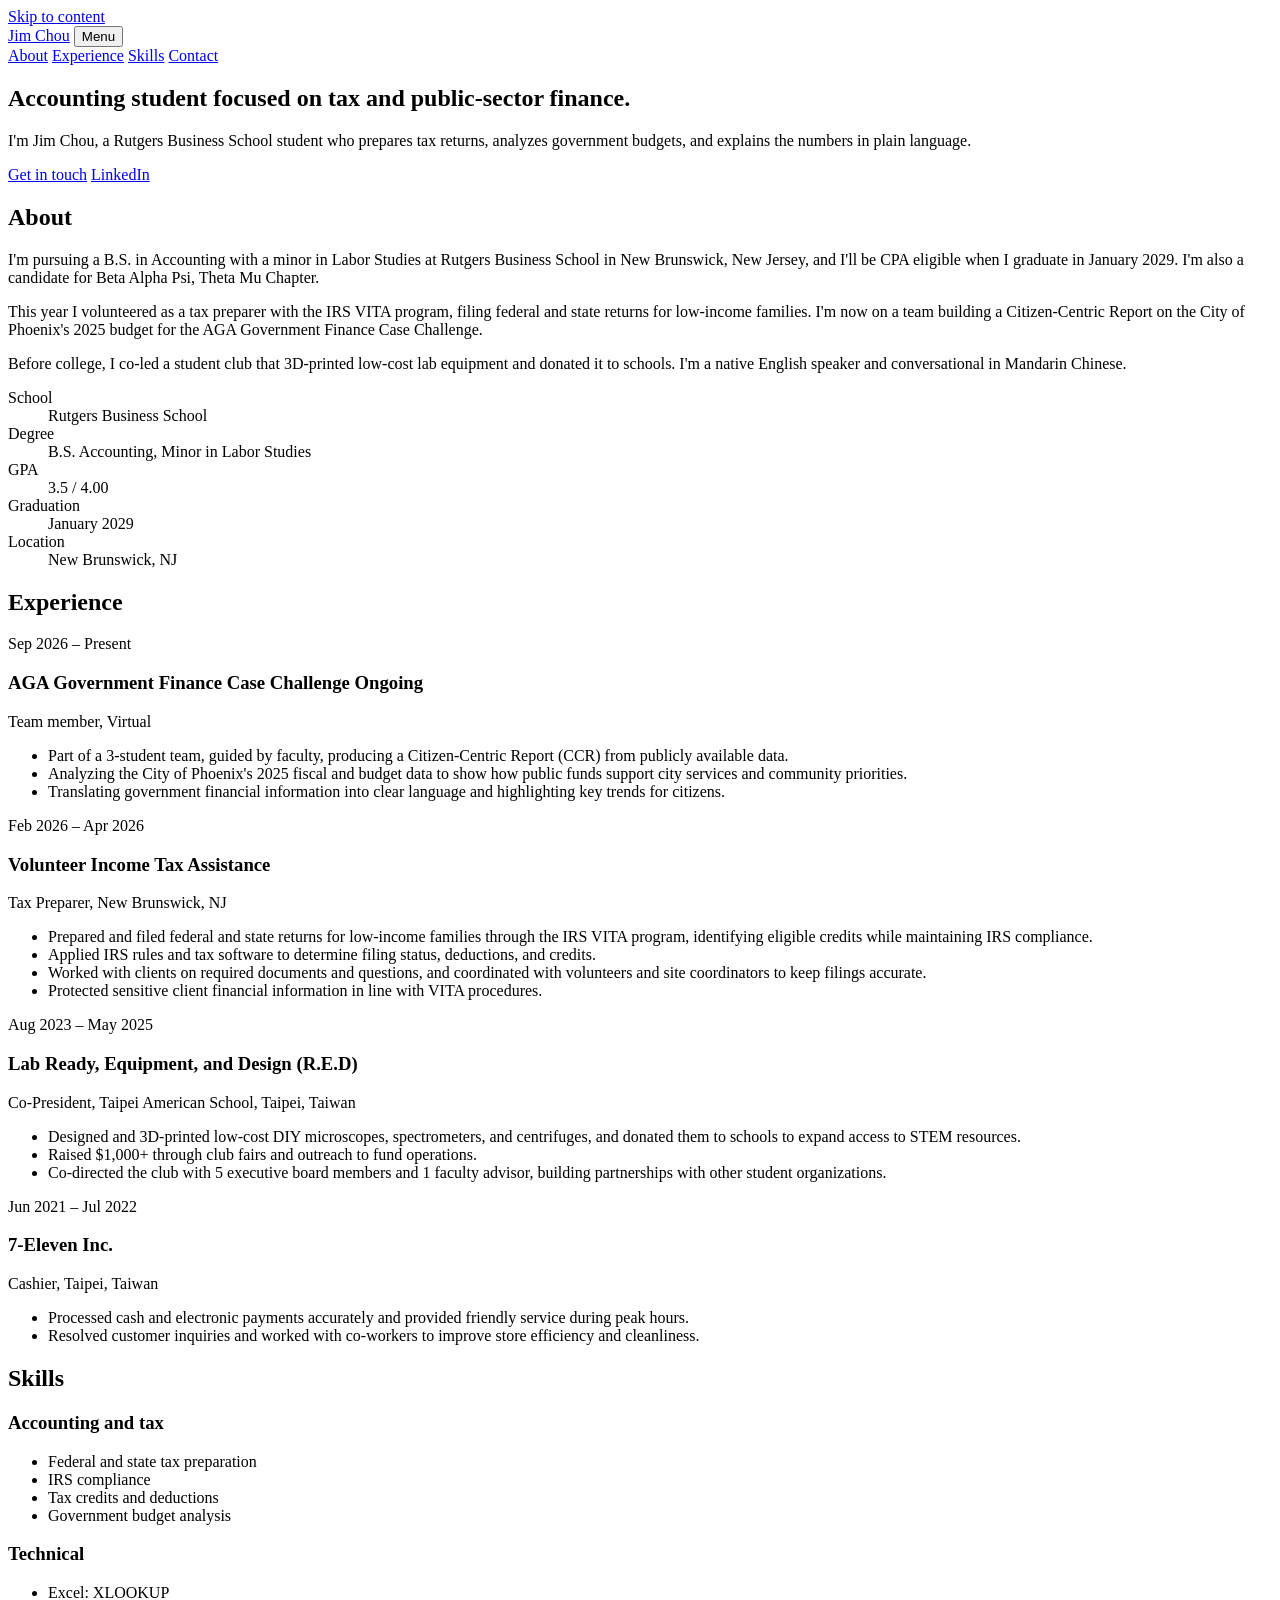
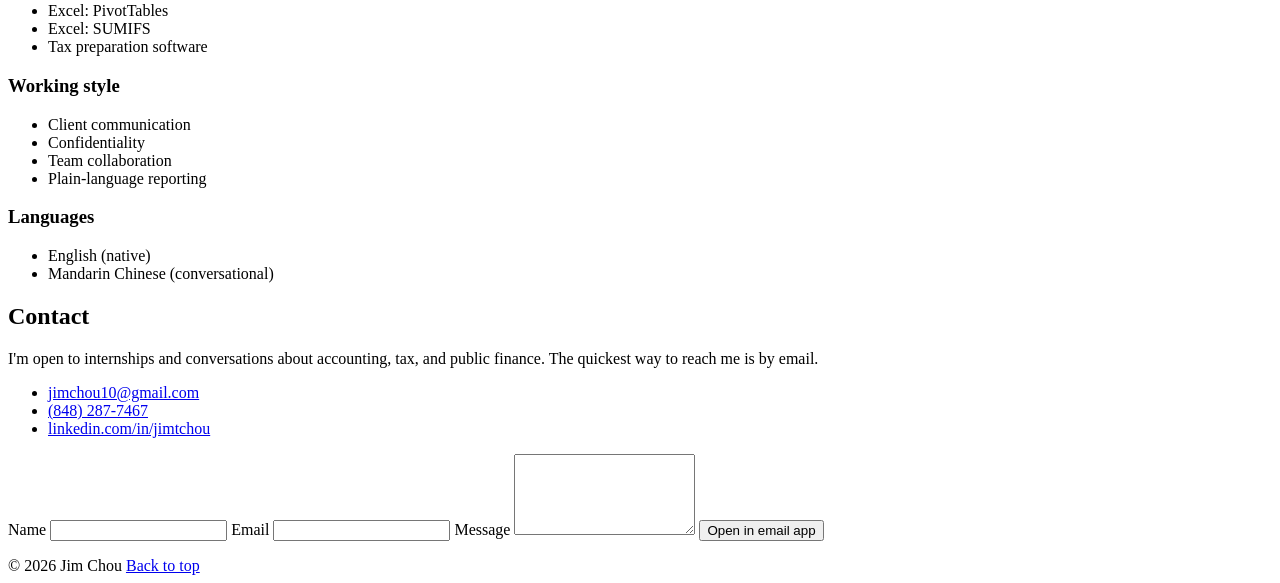
==== index.html @ c31c2f81 "Create index.html" ====
<!DOCTYPE html>
<html lang="en">
<head>
<meta charset="UTF-8">
<meta name="viewport" content="width=device-width, initial-scale=1">
<title>Jim Chou | Accounting Student, Rutgers Business School</title>
<meta name="description" content="Portfolio of Jim Chou, an accounting student at Rutgers Business School with experience in tax preparation and government finance analysis.">
<link rel="preconnect" href="https://fonts.googleapis.com">
<link rel="preconnect" href="https://fonts.gstatic.com" crossorigin>
<link href="https://fonts.googleapis.com/css2?family=IBM+Plex+Sans:wght@400;500&family=Source+Serif+4:opsz,wght@8..60,400;8..60,600&display=swap" rel="stylesheet">
<link rel="stylesheet" href="styles.css">
</head>
<body>
<a class="skip" href="#main">Skip to content</a>

<header class="site-header">
  <div class="wrap bar">
    <a class="brand" href="#top">Jim Chou</a>
    <button class="menu-btn" aria-expanded="false" aria-controls="nav">Menu</button>
    <nav id="nav" aria-label="Main">
      <a href="#about">About</a>
      <a href="#experience">Experience</a>
      <a href="#skills">Skills</a>
      <a href="#contact">Contact</a>
    </nav>
  </div>
</header>

<main id="main">
  <section class="hero wrap" id="top">
    <h1>Accounting student focused on tax and public-sector finance.</h1>
    <p class="lead">I'm Jim Chou, a Rutgers Business School student who prepares tax returns, analyzes government budgets, and explains the numbers in plain language.</p>
    <div class="actions">
      <a class="btn primary" href="#contact">Get in touch</a>
      <a class="btn" href="https://www.linkedin.com/in/jimtchou/" target="_blank" rel="noopener">LinkedIn</a>
    </div>
  </section>

  <section class="wrap" id="about">
    <h2>About</h2>
    <div class="about">
      <div class="prose">
        <p>I'm pursuing a B.S. in Accounting with a minor in Labor Studies at Rutgers Business School in New Brunswick, New Jersey, and I'll be CPA eligible when I graduate in January 2029. I'm also a candidate for Beta Alpha Psi, Theta Mu Chapter.</p>
        <p>This year I volunteered as a tax preparer with the IRS VITA program, filing federal and state returns for low-income families. I'm now on a team building a Citizen-Centric Report on the City of Phoenix's 2025 budget for the AGA Government Finance Case Challenge.</p>
        <p>Before college, I co-led a student club that 3D-printed low-cost lab equipment and donated it to schools. I'm a native English speaker and conversational in Mandarin Chinese.</p>
      </div>
      <dl class="quick">
        <div><dt>School</dt><dd>Rutgers Business School</dd></div>
        <div><dt>Degree</dt><dd>B.S. Accounting, Minor in Labor Studies</dd></div>
        <div><dt>GPA</dt><dd>3.5 / 4.00</dd></div>
        <div><dt>Graduation</dt><dd>January 2029</dd></div>
        <div><dt>Location</dt><dd>New Brunswick, NJ</dd></div>
      </dl>
    </div>
  </section>

  <section class="wrap" id="experience">
    <h2>Experience</h2>
    <div class="timeline">
      <article class="item">
        <div class="meta">Sep 2026 – Present</div>
        <div>
          <h3>AGA Government Finance Case Challenge <span class="tag">Ongoing</span></h3>
          <p class="role">Team member, Virtual</p>
          <ul>
            <li>Part of a 3-student team, guided by faculty, producing a Citizen-Centric Report (CCR) from publicly available data.</li>
            <li>Analyzing the City of Phoenix's 2025 fiscal and budget data to show how public funds support city services and community priorities.</li>
            <li>Translating government financial information into clear language and highlighting key trends for citizens.</li>
          </ul>
        </div>
      </article>
      <article class="item">
        <div class="meta">Feb 2026 – Apr 2026</div>
        <div>
          <h3>Volunteer Income Tax Assistance</h3>
          <p class="role">Tax Preparer, New Brunswick, NJ</p>
          <ul>
            <li>Prepared and filed federal and state returns for low-income families through the IRS VITA program, identifying eligible credits while maintaining IRS compliance.</li>
            <li>Applied IRS rules and tax software to determine filing status, deductions, and credits.</li>
            <li>Worked with clients on required documents and questions, and coordinated with volunteers and site coordinators to keep filings accurate.</li>
            <li>Protected sensitive client financial information in line with VITA procedures.</li>
          </ul>
        </div>
      </article>
      <article class="item">
        <div class="meta">Aug 2023 – May 2025</div>
        <div>
          <h3>Lab Ready, Equipment, and Design (R.E.D)</h3>
          <p class="role">Co-President, Taipei American School, Taipei, Taiwan</p>
          <ul>
            <li>Designed and 3D-printed low-cost DIY microscopes, spectrometers, and centrifuges, and donated them to schools to expand access to STEM resources.</li>
            <li>Raised $1,000+ through club fairs and outreach to fund operations.</li>
            <li>Co-directed the club with 5 executive board members and 1 faculty advisor, building partnerships with other student organizations.</li>
          </ul>
        </div>
      </article>
      <article class="item">
        <div class="meta">Jun 2021 – Jul 2022</div>
        <div>
          <h3>7-Eleven Inc.</h3>
          <p class="role">Cashier, Taipei, Taiwan</p>
          <ul>
            <li>Processed cash and electronic payments accurately and provided friendly service during peak hours.</li>
            <li>Resolved customer inquiries and worked with co-workers to improve store efficiency and cleanliness.</li>
          </ul>
        </div>
      </article>
    </div>
  </section>

  <section class="wrap" id="skills">
    <h2>Skills</h2>
    <div class="skills">
      <div>
        <h3>Accounting and tax</h3>
        <ul class="chips">
          <li>Federal and state tax preparation</li>
          <li>IRS compliance</li>
          <li>Tax credits and deductions</li>
          <li>Government budget analysis</li>
        </ul>
      </div>
      <div>
        <h3>Technical</h3>
        <ul class="chips">
          <li>Excel: XLOOKUP</li>
          <li>Excel: PivotTables</li>
          <li>Excel: SUMIFS</li>
          <li>Tax preparation software</li>
        </ul>
      </div>
      <div>
        <h3>Working style</h3>
        <ul class="chips">
          <li>Client communication</li>
          <li>Confidentiality</li>
          <li>Team collaboration</li>
          <li>Plain-language reporting</li>
        </ul>
      </div>
      <div>
        <h3>Languages</h3>
        <ul class="chips">
          <li>English (native)</li>
          <li>Mandarin Chinese (conversational)</li>
        </ul>
      </div>
    </div>
  </section>

  <section class="wrap" id="contact">
    <h2>Contact</h2>
    <div class="contact">
      <div class="prose">
        <p>I'm open to internships and conversations about accounting, tax, and public finance. The quickest way to reach me is by email.</p>
        <ul class="links">
          <li><a href="mailto:jimchou10@gmail.com">jimchou10@gmail.com</a></li>
          <li><a href="tel:+18482877467">(848) 287-7467</a></li>
          <li><a href="https://www.linkedin.com/in/jimtchou/" target="_blank" rel="noopener">linkedin.com/in/jimtchou</a></li>
        </ul>
      </div>
      <form id="contact-form" novalidate>
        <label>Name <input name="name" type="text" autocomplete="name" required></label>
        <label>Email <input name="email" type="email" autocomplete="email" required></label>
        <label>Message <textarea name="message" rows="5" required></textarea></label>
        <button class="btn primary" type="submit">Open in email app</button>
        <p class="status" role="status" aria-live="polite"></p>
      </form>
    </div>
  </section>
</main>

<footer class="wrap site-footer">
  <span>&copy; <span id="year">2026</span> Jim Chou</span>
  <a href="#top">Back to top</a>
</footer>

<script src="script.js"></script>
</body>
</html>
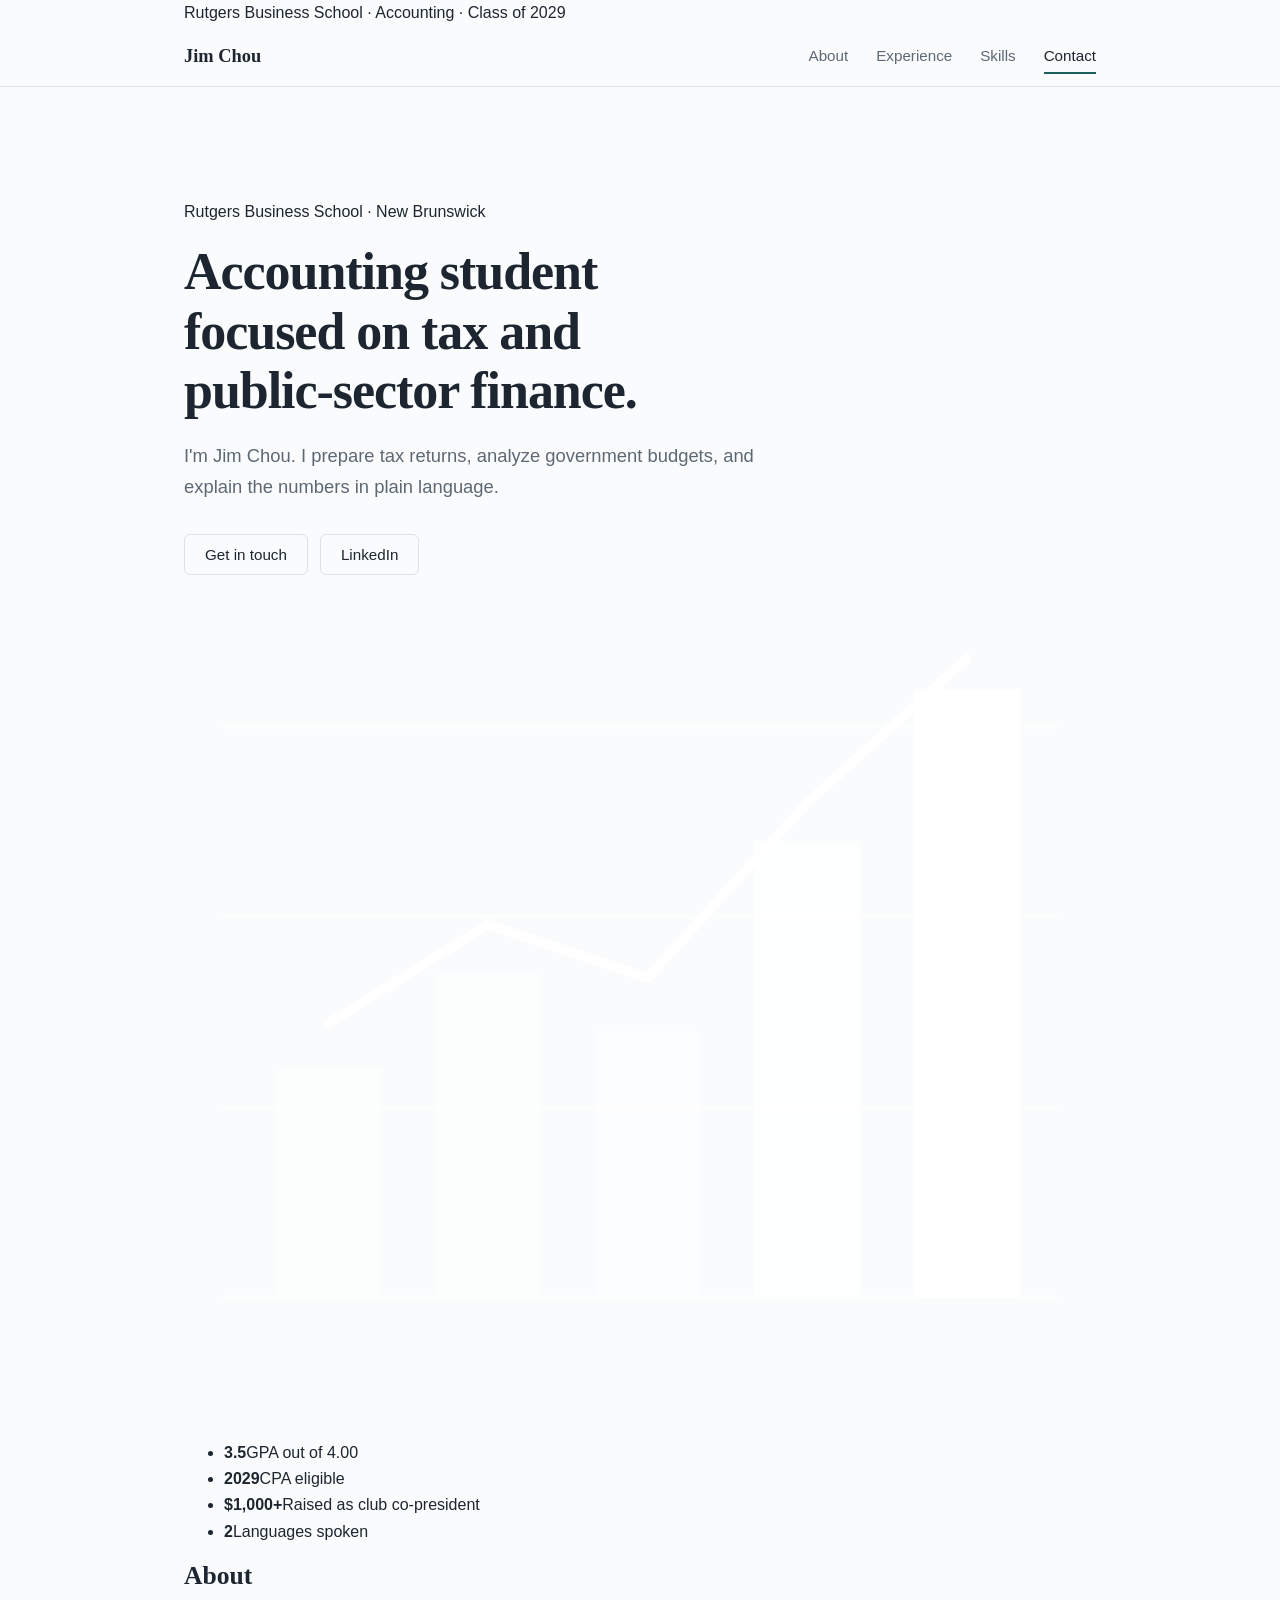
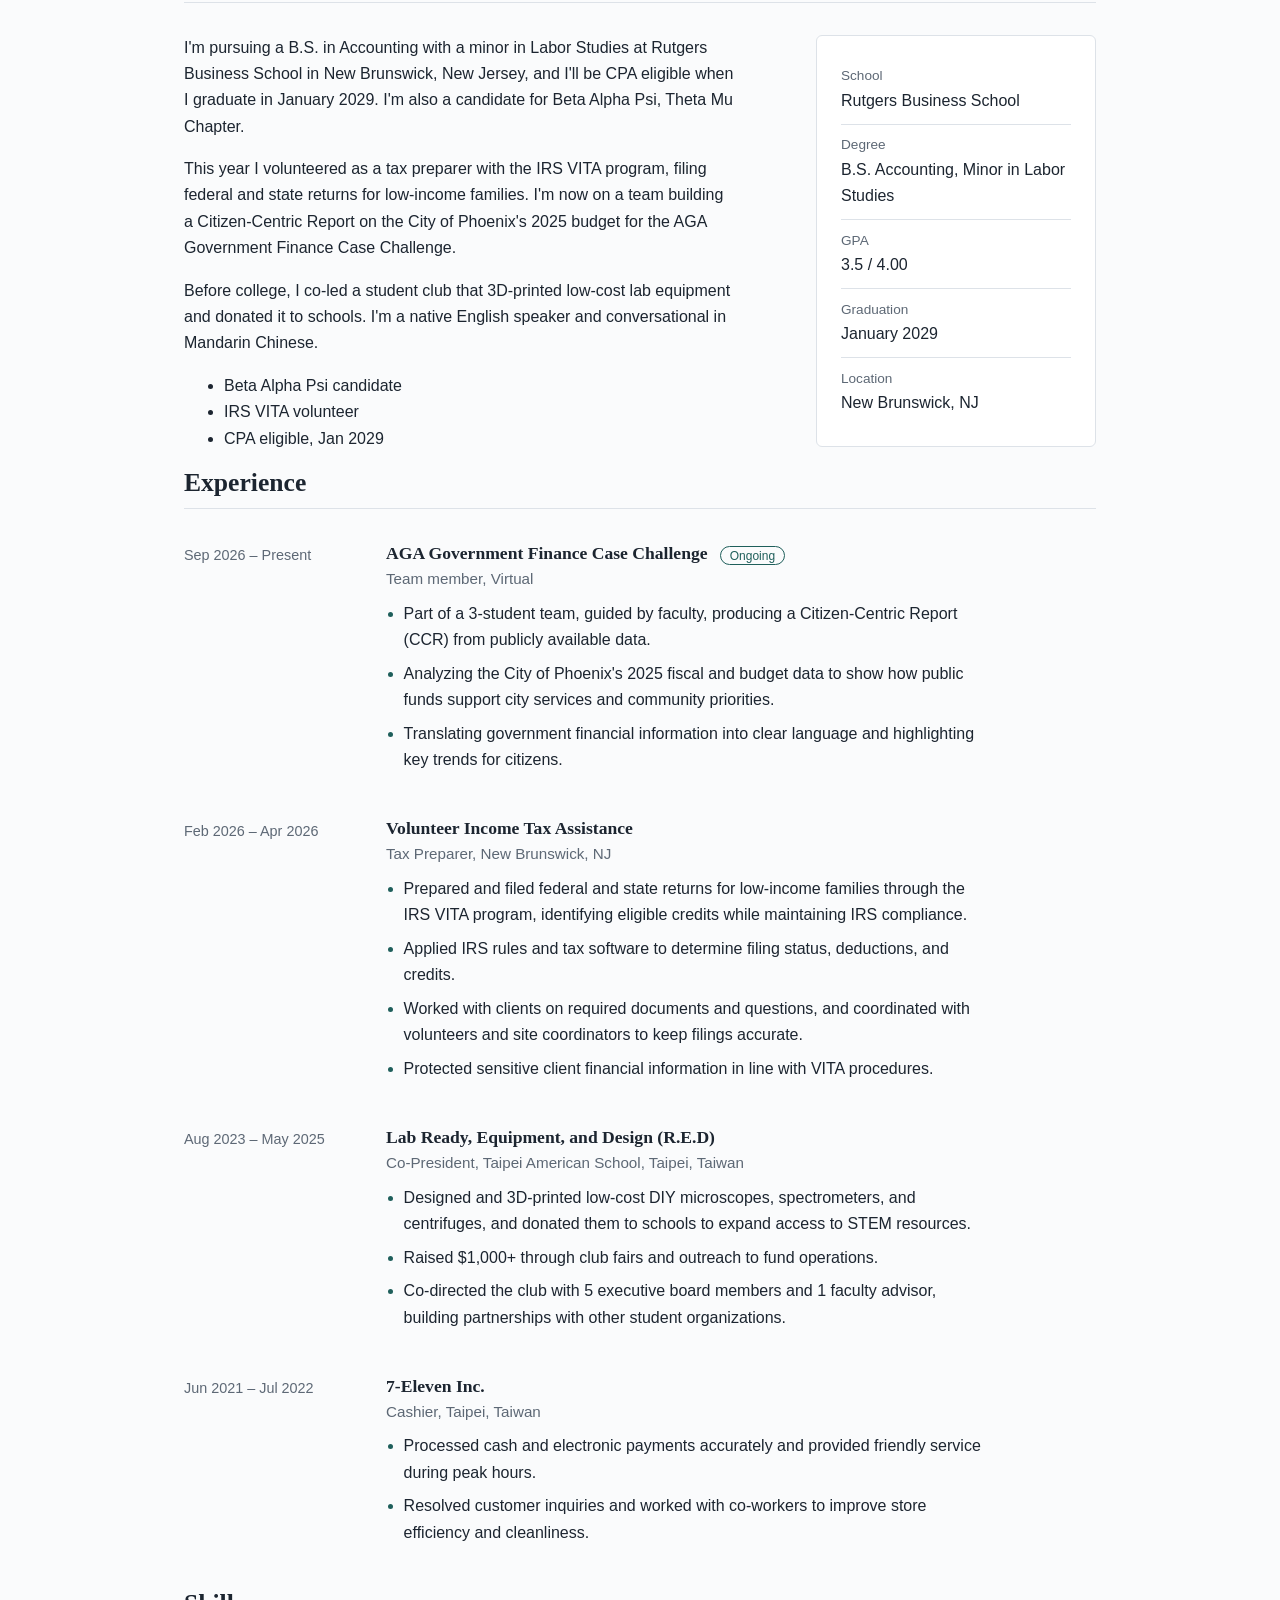
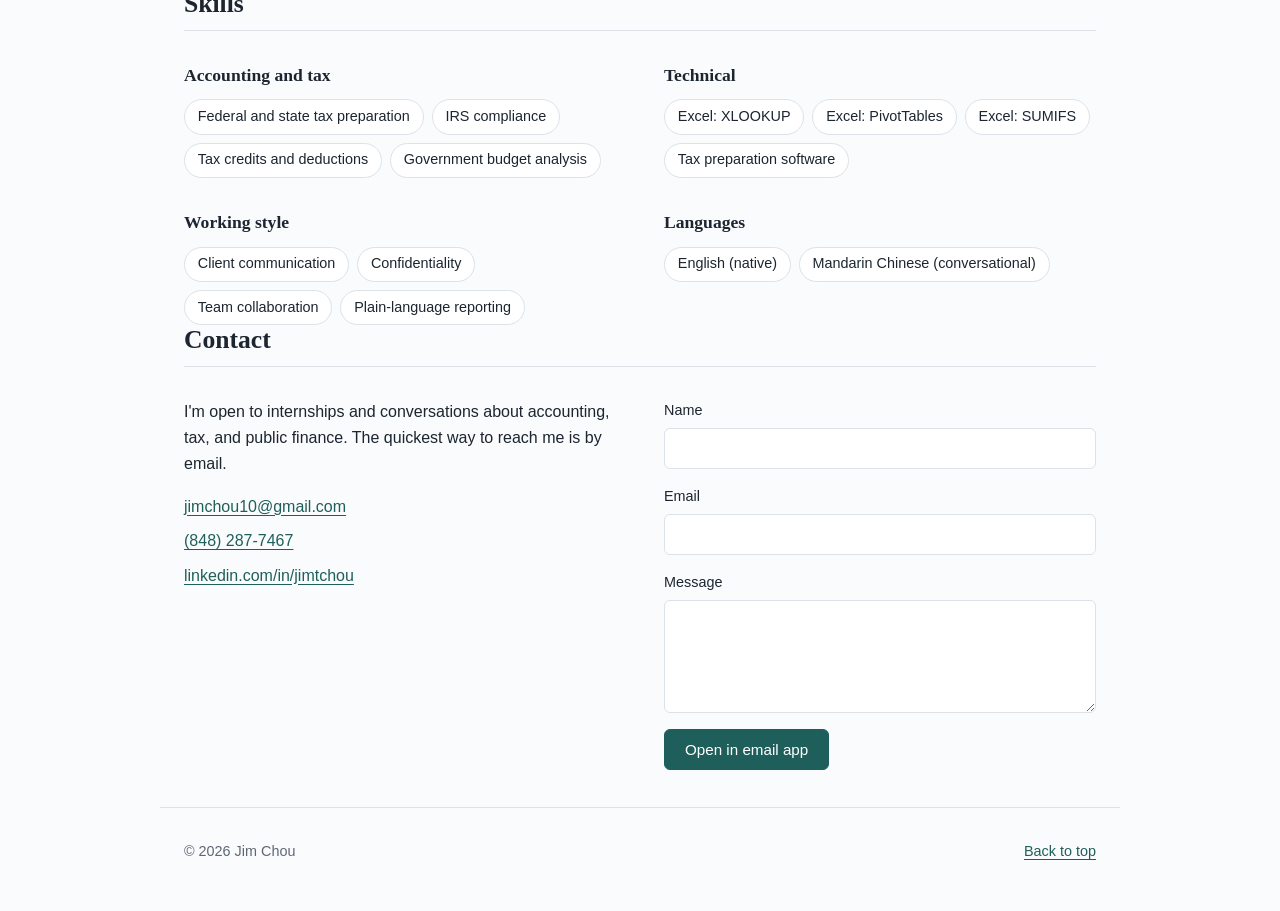
==== commit 33235879: "Add files via upload" ====
--- a/index.html
+++ b/index.html
@@ -13,6 +13,7 @@
 <body>
 <a class="skip" href="#main">Skip to content</a>
 
+<div class="topstrip"><div class="wrap">Rutgers Business School &middot; Accounting &middot; Class of 2029</div></div>
 <header class="site-header">
   <div class="wrap bar">
     <a class="brand" href="#top">Jim Chou</a>
@@ -27,22 +28,46 @@
 </header>
 
 <main id="main">
-  <section class="hero wrap" id="top">
-    <h1>Accounting student focused on tax and public-sector finance.</h1>
-    <p class="lead">I'm Jim Chou, a Rutgers Business School student who prepares tax returns, analyzes government budgets, and explains the numbers in plain language.</p>
-    <div class="actions">
-      <a class="btn primary" href="#contact">Get in touch</a>
-      <a class="btn" href="https://www.linkedin.com/in/jimtchou/" target="_blank" rel="noopener">LinkedIn</a>
+<section class="hero-banner" id="top">
+    <div class="wrap hero">
+      <div class="hero-text">
+        <p class="school">Rutgers Business School &middot; New Brunswick</p>
+        <h1>Accounting student focused on tax and public-sector finance.</h1>
+        <p class="lead">I'm Jim Chou. I prepare tax returns, analyze government budgets, and explain the numbers in plain language.</p>
+        <div class="actions">
+          <a class="btn light" href="#contact">Get in touch</a>
+          <a class="btn ghost" href="https://www.linkedin.com/in/jimtchou/" target="_blank" rel="noopener">LinkedIn</a>
+        </div>
+      </div>
+      <svg class="hero-art" viewBox="0 0 240 200" aria-hidden="true" focusable="false">
+        <g fill="none" stroke="#fff" stroke-opacity=".35" stroke-width="1"><path d="M10 40h220M10 90h220M10 140h220M10 190h220"/></g>
+        <g fill="#fff"><rect x="24" y="130" width="28" height="60" opacity=".35"/><rect x="66" y="105" width="28" height="85" opacity=".5"/><rect x="108" y="120" width="28" height="70" opacity=".4"/><rect x="150" y="70" width="28" height="120" opacity=".7"/><rect x="192" y="30" width="28" height="160"/></g>
+        <path d="M38 118L80 92l42 14 42-46 42-38" fill="none" stroke="#fff" stroke-width="2.5" stroke-linecap="round" stroke-linejoin="round"/>
+      </svg>
     </div>
   </section>
-
-  <section class="wrap" id="about">
+  <div class="wrap">
+    <ul class="stats">
+      <li><strong>3.5</strong><span>GPA out of 4.00</span></li>
+      <li><strong>2029</strong><span>CPA eligible</span></li>
+      <li><strong>$1,000+</strong><span>Raised as club co-president</span></li>
+      <li><strong>2</strong><span>Languages spoken</span></li>
+    </ul>
+  </div>
+
+
+  <section class="band about-band" id="about"><div class="wrap">
     <h2>About</h2>
     <div class="about">
       <div class="prose">
         <p>I'm pursuing a B.S. in Accounting with a minor in Labor Studies at Rutgers Business School in New Brunswick, New Jersey, and I'll be CPA eligible when I graduate in January 2029. I'm also a candidate for Beta Alpha Psi, Theta Mu Chapter.</p>
         <p>This year I volunteered as a tax preparer with the IRS VITA program, filing federal and state returns for low-income families. I'm now on a team building a Citizen-Centric Report on the City of Phoenix's 2025 budget for the AGA Government Finance Case Challenge.</p>
         <p>Before college, I co-led a student club that 3D-printed low-cost lab equipment and donated it to schools. I'm a native English speaker and conversational in Mandarin Chinese.</p>
+        <ul class="badges">
+          <li>Beta Alpha Psi candidate</li>
+          <li>IRS VITA volunteer</li>
+          <li>CPA eligible, Jan 2029</li>
+        </ul>
       </div>
       <dl class="quick">
         <div><dt>School</dt><dd>Rutgers Business School</dd></div>
@@ -52,9 +77,9 @@
         <div><dt>Location</dt><dd>New Brunswick, NJ</dd></div>
       </dl>
     </div>
-  </section>
-
-  <section class="wrap" id="experience">
+  </div></section>
+
+  <section class="band experience-band" id="experience"><div class="wrap">
     <h2>Experience</h2>
     <div class="timeline">
       <article class="item">
@@ -106,9 +131,9 @@
         </div>
       </article>
     </div>
-  </section>
-
-  <section class="wrap" id="skills">
+  </div></section>
+
+  <section class="band skills-band" id="skills"><div class="wrap">
     <h2>Skills</h2>
     <div class="skills">
       <div>
@@ -146,9 +171,9 @@
         </ul>
       </div>
     </div>
-  </section>
-
-  <section class="wrap" id="contact">
+  </div></section>
+
+  <section class="band contact-band" id="contact"><div class="wrap">
     <h2>Contact</h2>
     <div class="contact">
       <div class="prose">
@@ -167,7 +192,7 @@
         <p class="status" role="status" aria-live="polite"></p>
       </form>
     </div>
-  </section>
+  </div></section>
 </main>
 
 <footer class="wrap site-footer">
--- a/styles.css
+++ b/styles.css
@@ -0,0 +1,99 @@
+:root {
+  --bg: #fafbfc;
+  --surface: #ffffff;
+  --ink: #1c2530;
+  --muted: #5d6875;
+  --line: #dde2e8;
+  --accent: #1f5f5b;
+  --accent-ink: #ffffff;
+  --serif: "Source Serif 4", Georgia, "Times New Roman", serif;
+  --sans: "IBM Plex Sans", -apple-system, "Segoe UI", Helvetica, Arial, sans-serif;
+  --radius: 6px;
+}
+@media (prefers-color-scheme: dark) {
+  :root { --bg: #14181d; --surface: #1a2027; --ink: #e6eaef; --muted: #98a2ae; --line: #2a323b; --accent: #7cc4bd; --accent-ink: #10201f; }
+}
+* { box-sizing: border-box; }
+html { scroll-behavior: smooth; scroll-padding-top: 5rem; }
+body { margin: 0; background: var(--bg); color: var(--ink); font: 400 1rem/1.65 var(--sans); -webkit-font-smoothing: antialiased; }
+a { color: var(--accent); text-underline-offset: 3px; }
+:focus-visible { outline: 2px solid var(--accent); outline-offset: 3px; }
+.wrap { max-width: 960px; margin: 0 auto; padding-left: 1.5rem; padding-right: 1.5rem; }
+.skip { position: absolute; left: -999px; top: .5rem; background: var(--surface); padding: .5rem 1rem; z-index: 20; }
+.skip:focus { left: .5rem; }
+
+/* Header */
+.site-header { position: sticky; top: 0; z-index: 10; background: color-mix(in srgb, var(--bg) 90%, transparent); backdrop-filter: blur(8px); border-bottom: 1px solid var(--line); }
+.bar { display: flex; align-items: center; justify-content: space-between; height: 3.75rem; }
+.brand { font: 600 1.15rem var(--serif); color: var(--ink); text-decoration: none; }
+nav { display: flex; gap: 1.75rem; }
+nav a { color: var(--muted); text-decoration: none; font-size: .95rem; padding: .25rem 0; border-bottom: 2px solid transparent; }
+nav a:hover, nav a.active { color: var(--ink); border-bottom-color: var(--accent); }
+.menu-btn { display: none; background: none; border: 1px solid var(--line); color: var(--ink); font: inherit; font-size: .9rem; padding: .35rem .8rem; border-radius: var(--radius); cursor: pointer; }
+
+/* Type */
+h1 { font: 600 clamp(2rem, 5vw, 3.25rem)/1.15 var(--serif); letter-spacing: -0.02em; margin: 0 0 1.25rem; max-width: 20ch; }
+h2 { font: 600 1.6rem/1.2 var(--serif); margin: 0 0 2rem; padding-bottom: .6rem; border-bottom: 1px solid var(--line); }
+h3 { font: 600 1.1rem/1.4 var(--serif); margin: 0; }
+.prose p { margin: 0 0 1rem; max-width: 62ch; }
+
+/* Hero */
+.hero { padding-top: 6rem; padding-bottom: 5rem; }
+.lead { font-size: 1.15rem; color: var(--muted); max-width: 56ch; margin: 0 0 2rem; }
+.actions { display: flex; gap: .75rem; flex-wrap: wrap; }
+.btn { display: inline-block; font: 500 .95rem var(--sans); padding: .7rem 1.25rem; border: 1px solid var(--line); border-radius: var(--radius); color: var(--ink); text-decoration: none; background: transparent; cursor: pointer; transition: border-color .15s, background .15s; }
+.btn:hover { border-color: var(--accent); }
+.btn.primary { background: var(--accent); border-color: var(--accent); color: var(--accent-ink); }
+.btn.primary:hover { opacity: .9; }
+
+section.wrap { padding-top: 3rem; padding-bottom: 3rem; }
+
+/* About */
+.about { display: grid; grid-template-columns: 1fr 280px; gap: 3rem; }
+.quick { margin: 0; padding: 1.25rem 1.5rem; background: var(--surface); border: 1px solid var(--line); border-radius: var(--radius); align-self: start; }
+.quick div { padding: .6rem 0; border-bottom: 1px solid var(--line); }
+.quick div:last-child { border-bottom: 0; }
+.quick dt { font-size: .85rem; color: var(--muted); }
+.quick dd { margin: 0; font-weight: 500; }
+
+/* Experience */
+.timeline { display: flex; flex-direction: column; }
+.item { display: grid; grid-template-columns: 170px 1fr; gap: 2rem; padding: 0 0 2.25rem; }
+.meta { color: var(--muted); font-size: .9rem; padding-top: .2rem; }
+.role { color: var(--muted); margin: 0 0 .6rem; font-size: .95rem; }
+.item ul { margin: 0; padding-left: 1.1rem; }
+.item li { margin-bottom: .45rem; max-width: 66ch; }
+.item li::marker { color: var(--accent); }
+.tag { font: 500 .75rem var(--sans); color: var(--accent); border: 1px solid var(--accent); border-radius: 999px; padding: .1rem .55rem; margin-left: .5rem; vertical-align: middle; }
+
+/* Skills */
+.skills { display: grid; grid-template-columns: repeat(2, 1fr); gap: 2rem 3rem; }
+.skills h3 { margin-bottom: .75rem; }
+.chips { list-style: none; margin: 0; padding: 0; display: flex; flex-wrap: wrap; gap: .5rem; }
+.chips li { font-size: .9rem; padding: .3rem .8rem; border: 1px solid var(--line); background: var(--surface); border-radius: 999px; }
+
+/* Contact */
+.contact { display: grid; grid-template-columns: 1fr 1fr; gap: 3rem; }
+.links { list-style: none; padding: 0; margin: 0; }
+.links li { margin-bottom: .5rem; }
+form { display: grid; gap: 1rem; }
+label { display: grid; gap: .35rem; font-size: .9rem; font-weight: 500; }
+input, textarea { font: 400 1rem var(--sans); color: var(--ink); background: var(--surface); border: 1px solid var(--line); border-radius: var(--radius); padding: .65rem .8rem; width: 100%; }
+input:focus, textarea:focus { outline: 2px solid var(--accent); outline-offset: 1px; border-color: var(--accent); }
+input[aria-invalid="true"], textarea[aria-invalid="true"] { border-color: #c0392b; }
+form .btn { justify-self: start; }
+.status { margin: 0; font-size: .9rem; color: var(--muted); min-height: 1.4em; }
+
+.site-footer { display: flex; justify-content: space-between; padding-top: 2rem; padding-bottom: 3rem; border-top: 1px solid var(--line); color: var(--muted); font-size: .9rem; }
+
+/* Responsive */
+@media (max-width: 800px) {
+  .about, .contact, .skills { grid-template-columns: 1fr; gap: 2rem; }
+  .item { grid-template-columns: 1fr; gap: .25rem; }
+  .hero { padding-top: 3.5rem; padding-bottom: 3rem; }
+  .menu-btn { display: block; }
+  nav { display: none; position: absolute; top: 3.75rem; left: 0; right: 0; flex-direction: column; gap: 0; background: var(--bg); border-bottom: 1px solid var(--line); padding: .5rem 1.5rem 1rem; }
+  nav.open { display: flex; }
+  nav a { padding: .6rem 0; border-bottom: 0; }
+}
+@media (prefers-reduced-motion: reduce) { html { scroll-behavior: auto; } * { transition: none !important; } }
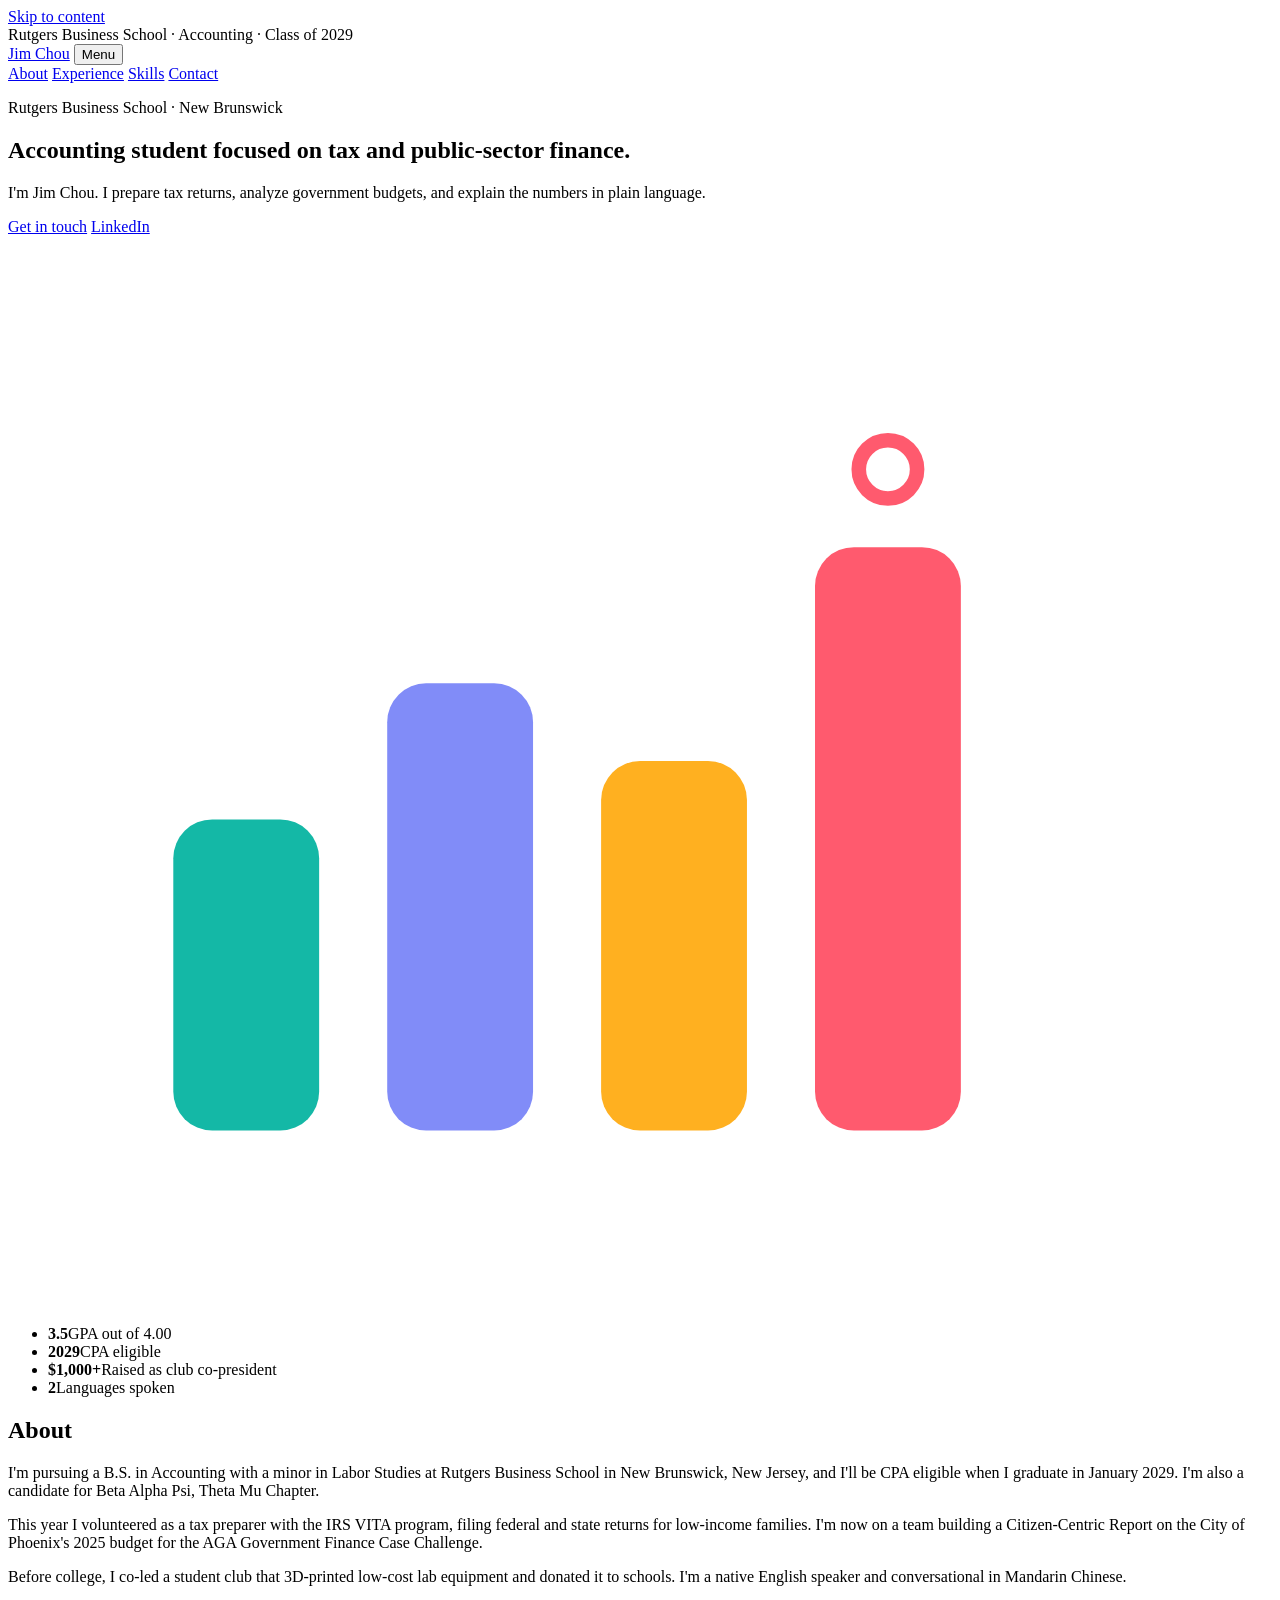
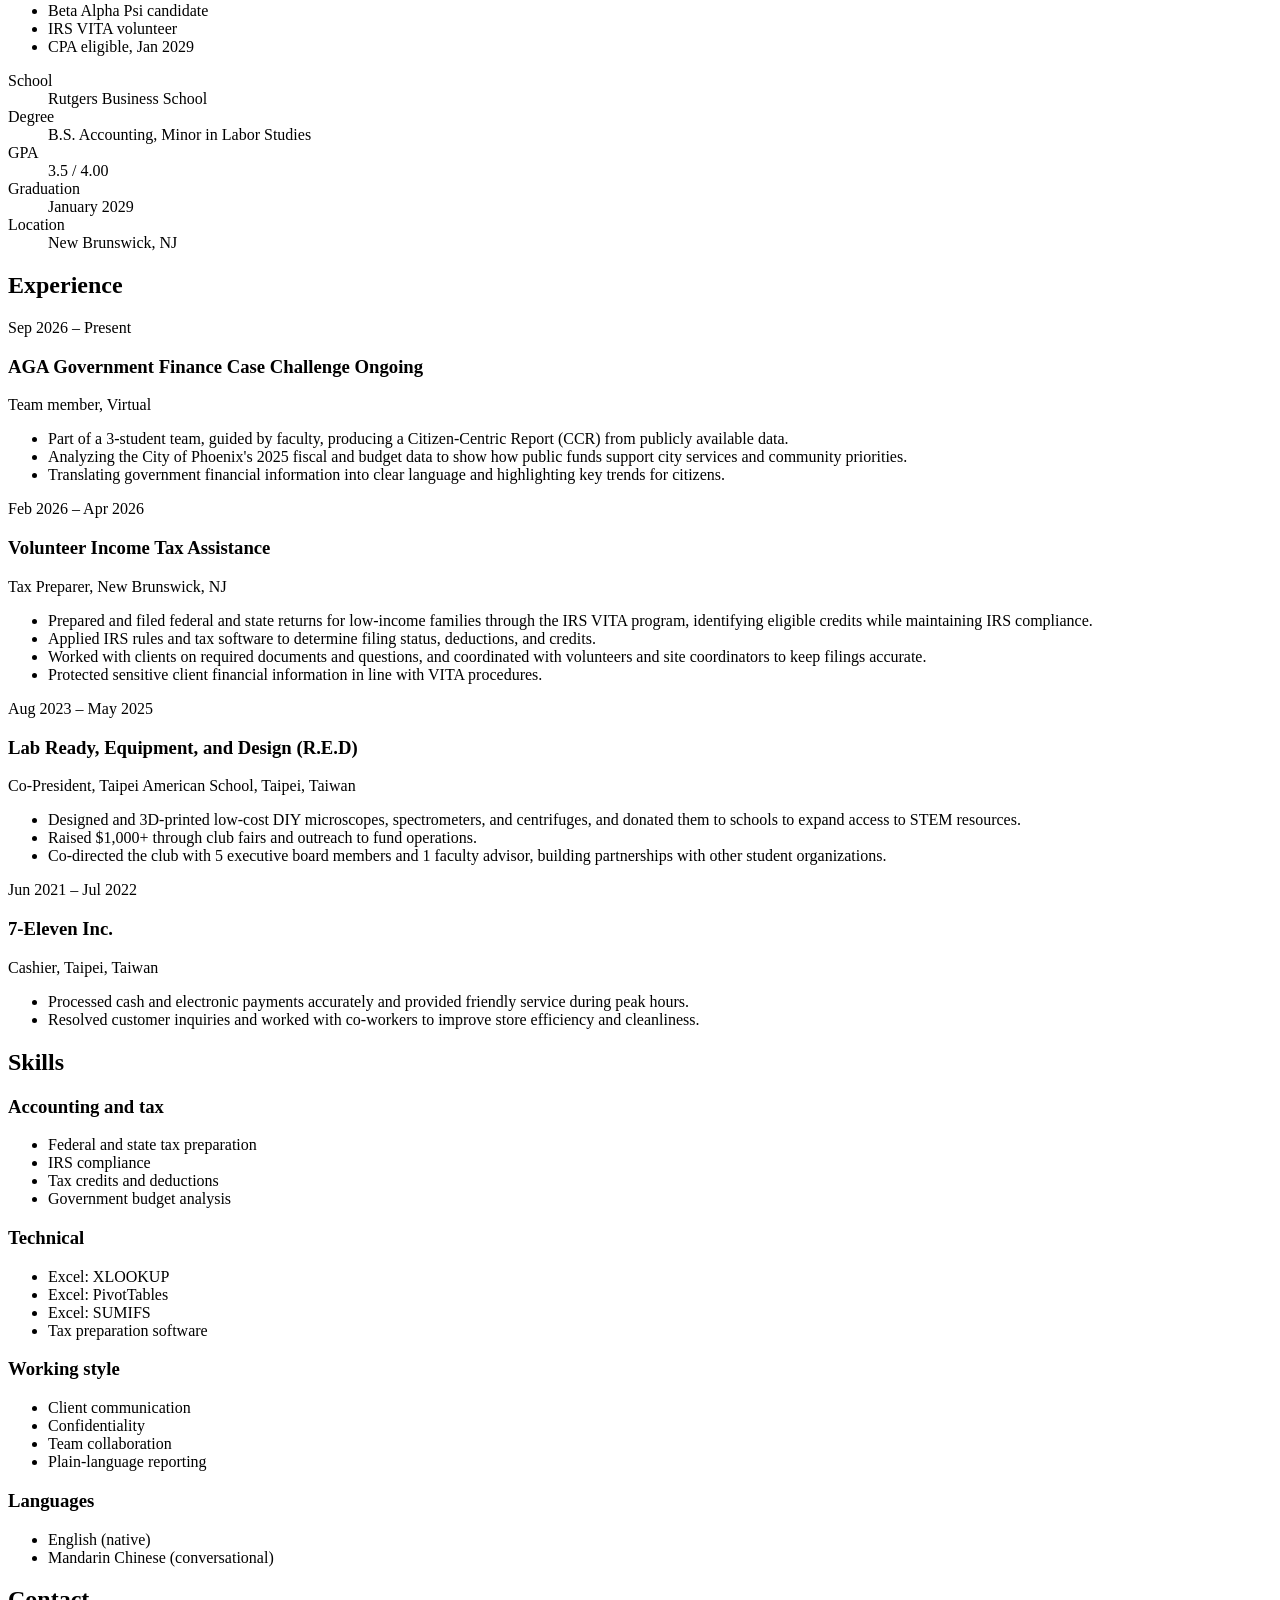
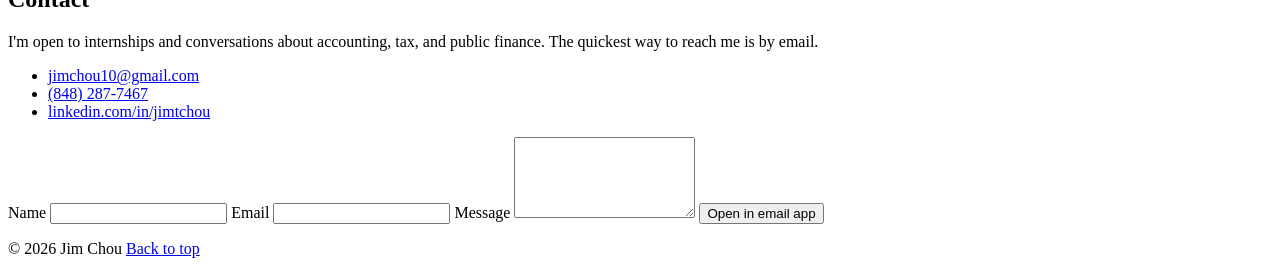
==== commit 11f1938e: "Add files via upload" ====
--- a/index.html
+++ b/index.html
@@ -2,12 +2,12 @@
 <html lang="en">
 <head>
 <meta charset="UTF-8">
-<meta name="viewport" content="width=device-width, initial-scale=1">
+<meta name="viewport" content="width=device-width, initial-scale=1, viewport-fit=cover">
 <title>Jim Chou | Accounting Student, Rutgers Business School</title>
 <meta name="description" content="Portfolio of Jim Chou, an accounting student at Rutgers Business School with experience in tax preparation and government finance analysis.">
 <link rel="preconnect" href="https://fonts.googleapis.com">
 <link rel="preconnect" href="https://fonts.gstatic.com" crossorigin>
-<link href="https://fonts.googleapis.com/css2?family=IBM+Plex+Sans:wght@400;500&family=Source+Serif+4:opsz,wght@8..60,400;8..60,600&display=swap" rel="stylesheet">
+<link href="https://fonts.googleapis.com/css2?family=Plus+Jakarta+Sans:wght@400;500;600;700;800&display=swap" rel="stylesheet">
 <link rel="stylesheet" href="styles.css">
 </head>
 <body>
@@ -39,10 +39,13 @@
           <a class="btn ghost" href="https://www.linkedin.com/in/jimtchou/" target="_blank" rel="noopener">LinkedIn</a>
         </div>
       </div>
-      <svg class="hero-art" viewBox="0 0 240 200" aria-hidden="true" focusable="false">
-        <g fill="none" stroke="#fff" stroke-opacity=".35" stroke-width="1"><path d="M10 40h220M10 90h220M10 140h220M10 190h220"/></g>
-        <g fill="#fff"><rect x="24" y="130" width="28" height="60" opacity=".35"/><rect x="66" y="105" width="28" height="85" opacity=".5"/><rect x="108" y="120" width="28" height="70" opacity=".4"/><rect x="150" y="70" width="28" height="120" opacity=".7"/><rect x="192" y="30" width="28" height="160"/></g>
-        <path d="M38 118L80 92l42 14 42-46 42-38" fill="none" stroke="#fff" stroke-width="2.5" stroke-linecap="round" stroke-linejoin="round"/>
+      <svg class="hero-art" viewBox="0 0 260 220" aria-hidden="true" focusable="false">
+        <rect x="10" y="10" width="240" height="200" rx="20" fill="rgba(255,255,255,.08)" stroke="rgba(255,255,255,.25)"/>
+        <rect x="34" y="120" width="30" height="64" rx="8" fill="#14b8a6"/><rect x="78" y="92" width="30" height="92" rx="8" fill="#818cf8"/>
+        <rect x="122" y="108" width="30" height="76" rx="8" fill="#ffb020"/><rect x="166" y="64" width="30" height="120" rx="8" fill="#ff5a6e"/>
+        <rect x="210" y="36" width="24" height="148" rx="8" fill="#fff"/>
+        <path d="M49 104L93 76l44 14 44-42 40-14" fill="none" stroke="#fff" stroke-width="3" stroke-linecap="round" stroke-linejoin="round"/>
+        <circle cx="181" cy="48" r="6" fill="#fff" stroke="#ff5a6e" stroke-width="3"/>
       </svg>
     </div>
   </section>
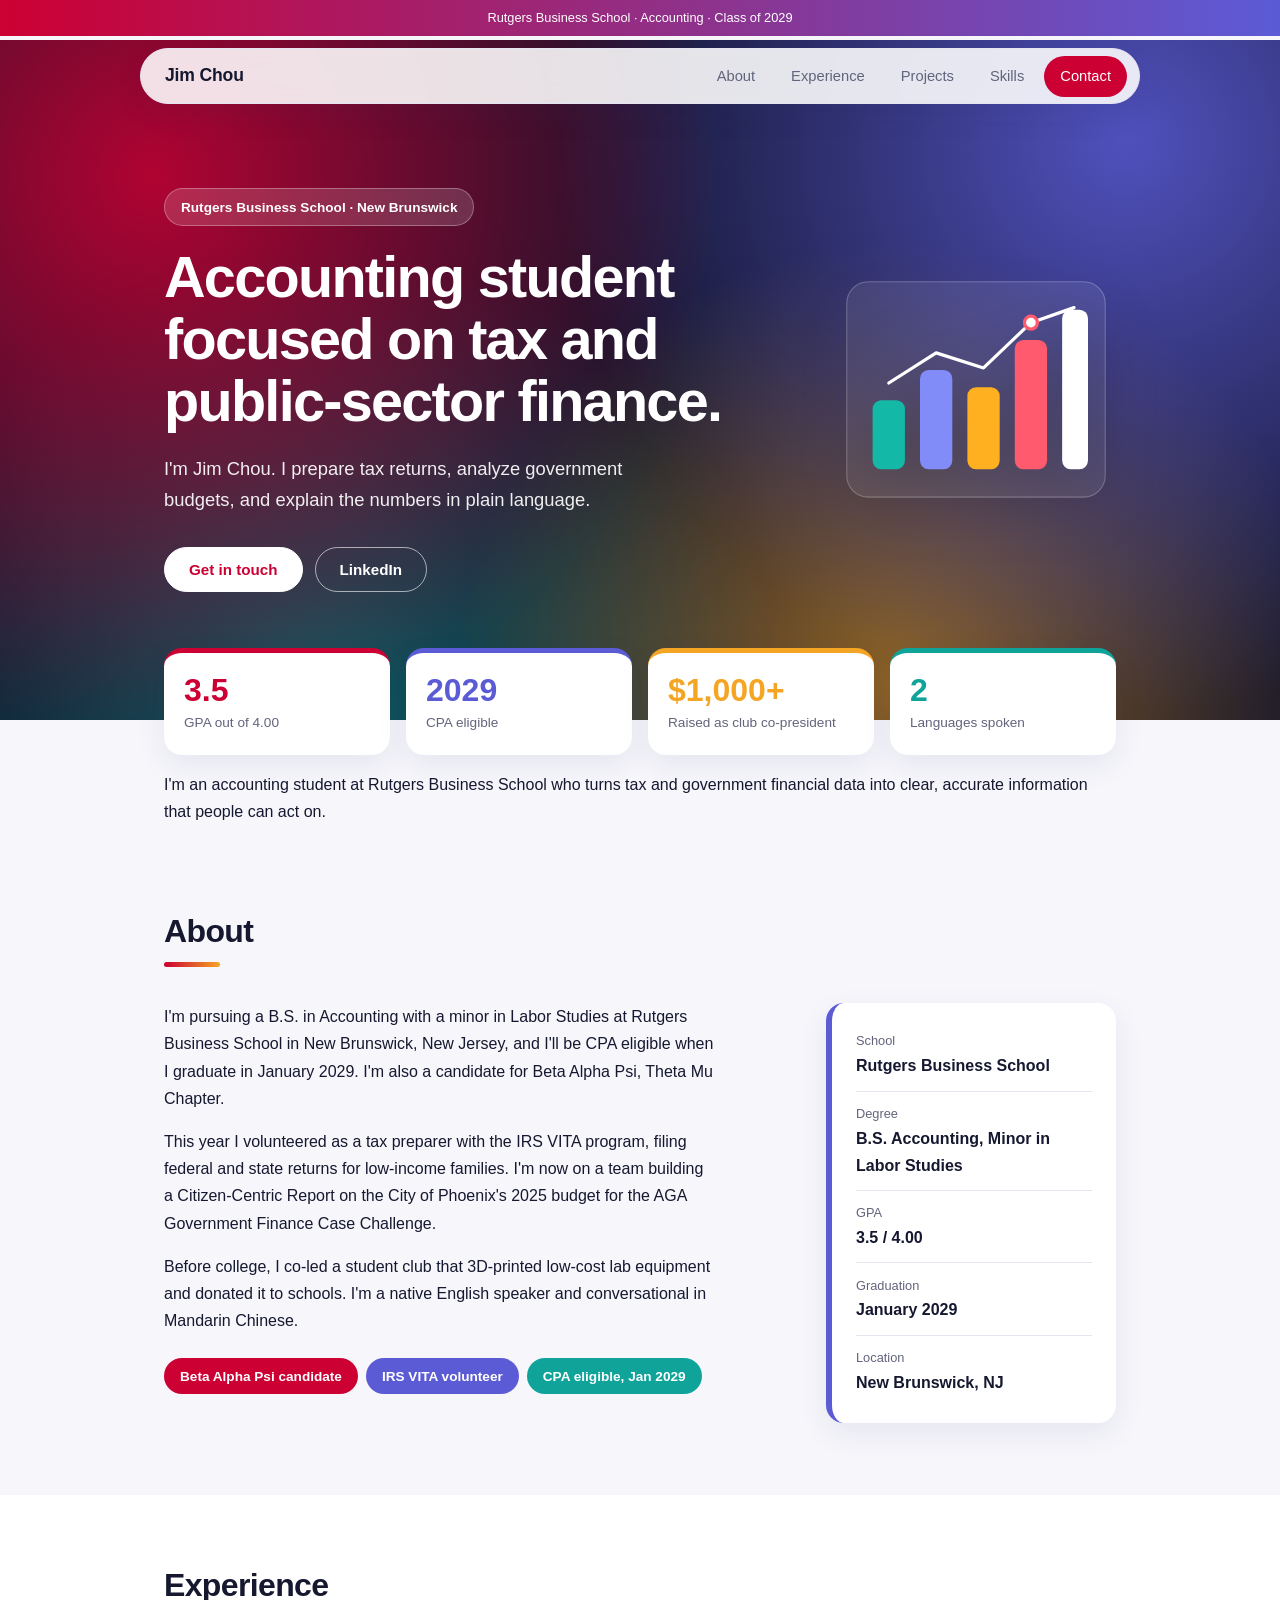
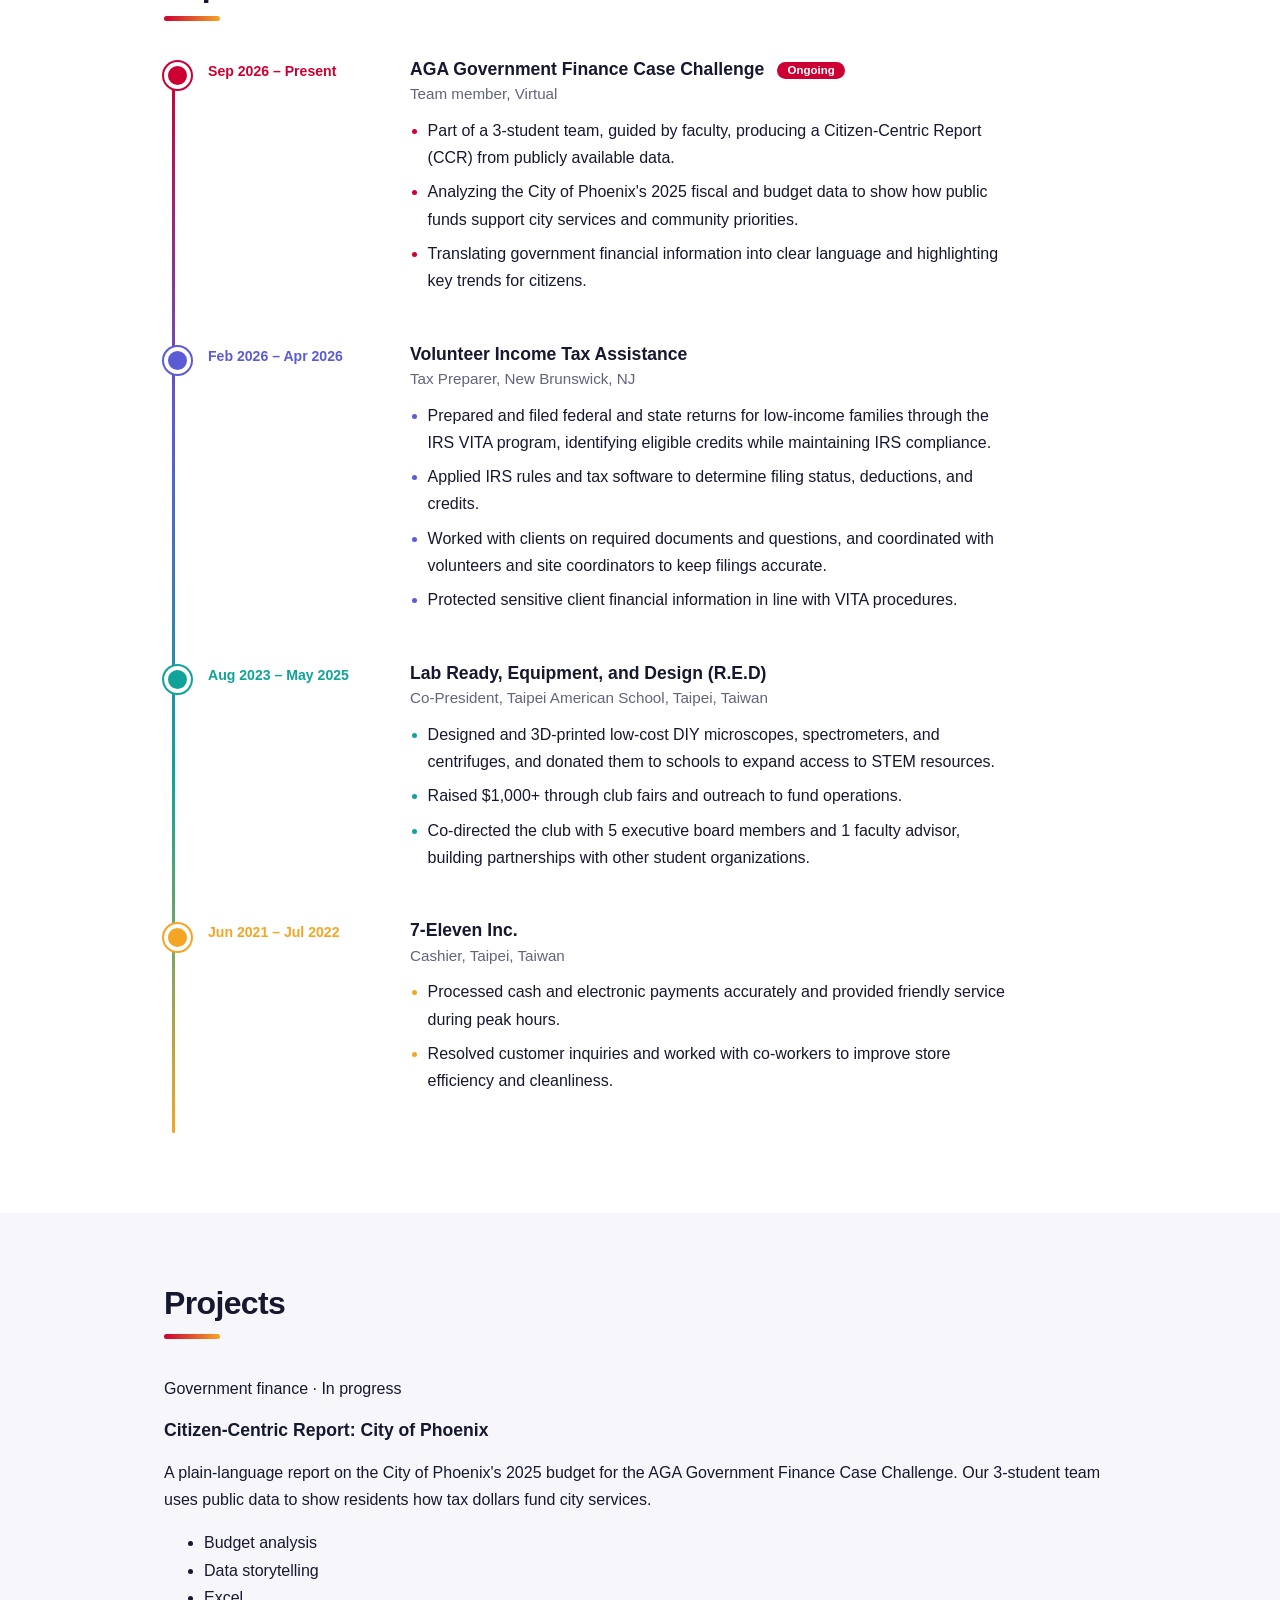
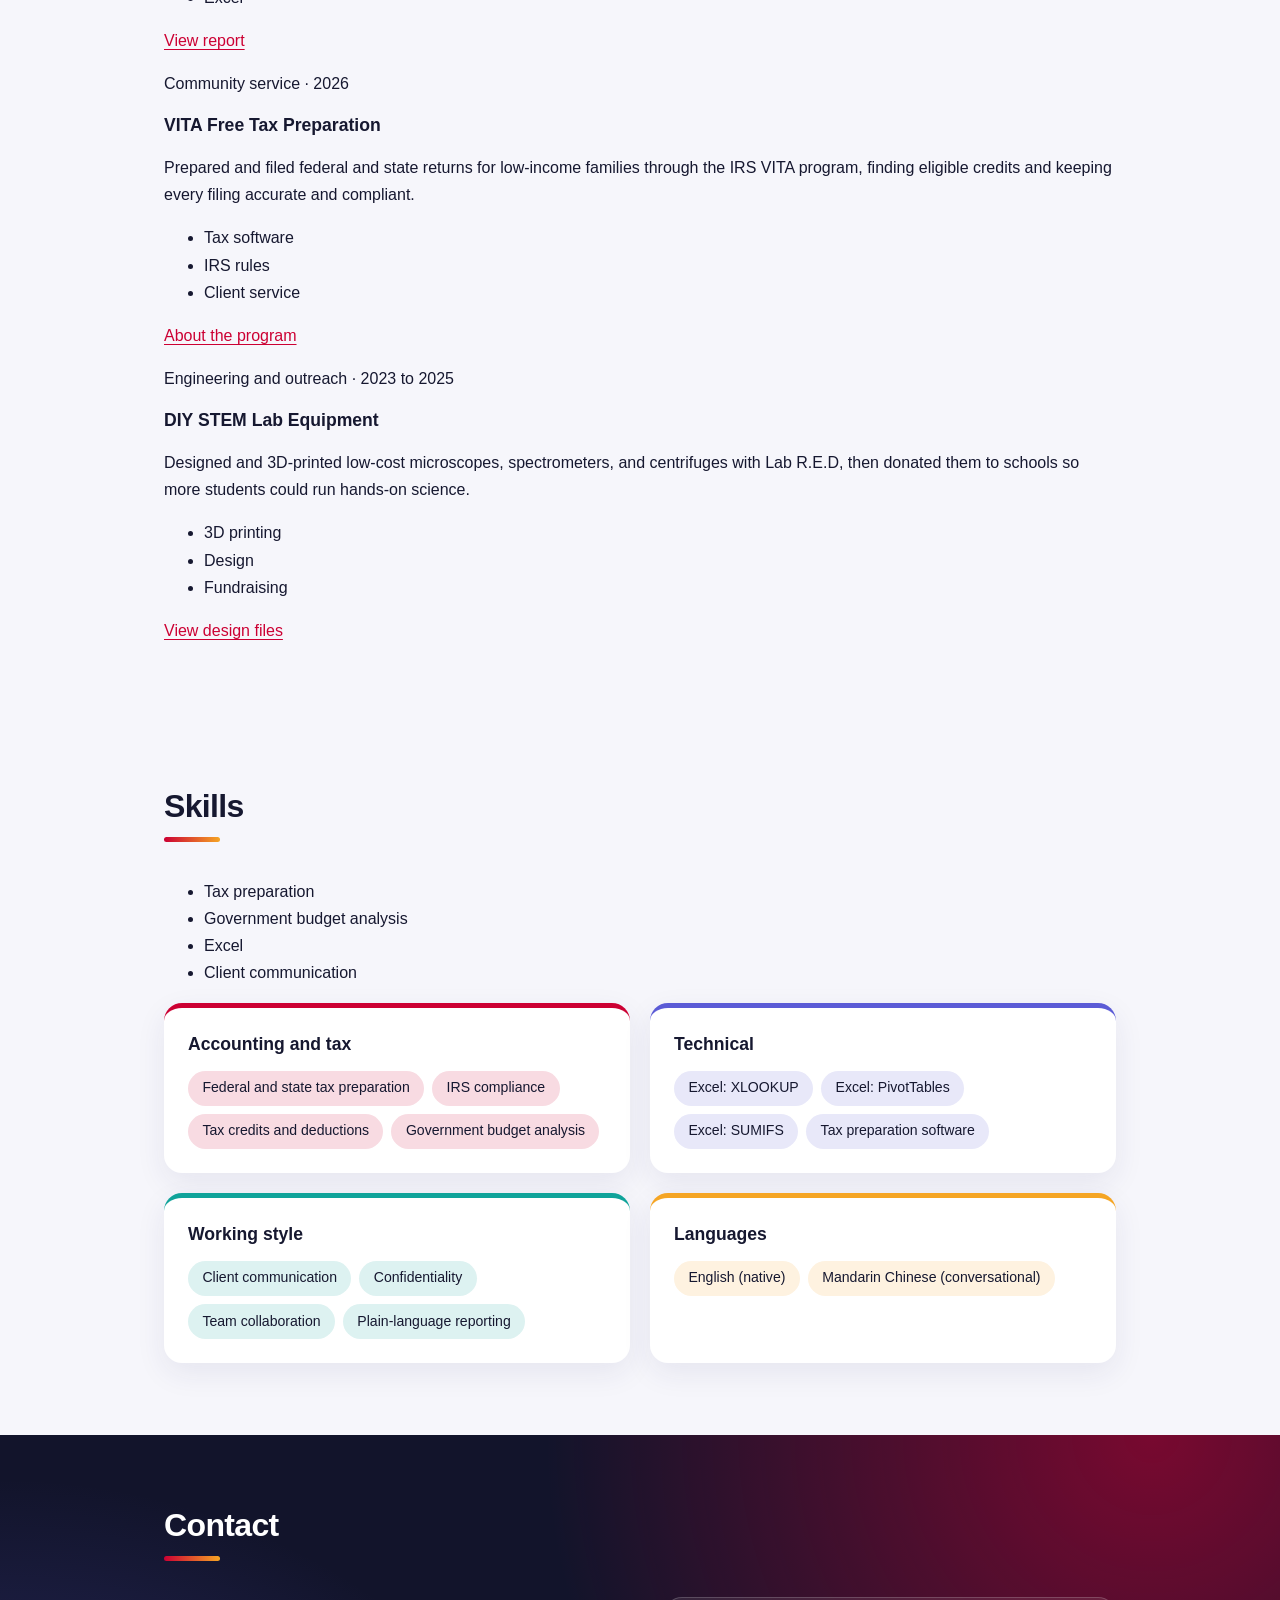
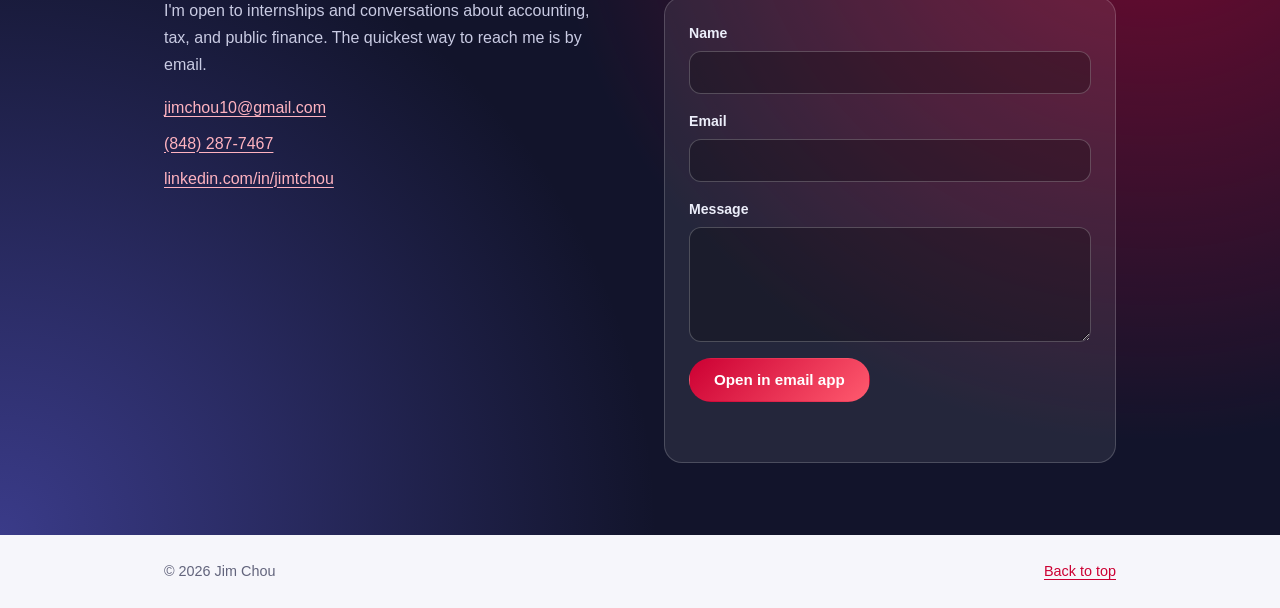
==== commit 4471936c: "Add files via upload" ====
--- a/index.html
+++ b/index.html
@@ -8,7 +8,7 @@
 <link rel="preconnect" href="https://fonts.googleapis.com">
 <link rel="preconnect" href="https://fonts.gstatic.com" crossorigin>
 <link href="https://fonts.googleapis.com/css2?family=Plus+Jakarta+Sans:wght@400;500;600;700;800&display=swap" rel="stylesheet">
-<link rel="stylesheet" href="styles.css">
+<link rel="stylesheet" href="styles.css?v=4">
 </head>
 <body>
 <a class="skip" href="#main">Skip to content</a>
@@ -21,6 +21,7 @@
     <nav id="nav" aria-label="Main">
       <a href="#about">About</a>
       <a href="#experience">Experience</a>
+      <a href="#projects">Projects</a>
       <a href="#skills">Skills</a>
       <a href="#contact">Contact</a>
     </nav>
@@ -58,6 +59,12 @@
     </ul>
   </div>
 
+
+  <section class="statement" id="statement" aria-label="Personal statement">
+    <div class="wrap">
+      <p>I'm an accounting student at Rutgers Business School who turns tax and government financial data into clear, accurate information that people can act on.</p>
+    </div>
+  </section>
 
   <section class="band about-band" id="about"><div class="wrap">
     <h2>About</h2>
@@ -136,8 +143,49 @@
     </div>
   </div></section>
 
+  <section class="band projects-band" id="projects"><div class="wrap">
+    <h2>Projects</h2>
+    <div class="projects">
+      <article class="project">
+        <p class="kind">Government finance &middot; In progress</p>
+        <h3>Citizen-Centric Report: City of Phoenix</h3>
+        <p>A plain-language report on the City of Phoenix's 2025 budget for the AGA Government Finance Case Challenge. Our 3-student team uses public data to show residents how tax dollars fund city services.</p>
+        <ul class="stack"><li>Budget analysis</li><li>Data storytelling</li><li>Excel</li></ul>
+        <div class="proj-links">
+          <!-- TODO: replace the # links below with your real report / slides / code URLs -->
+          <a href="#" target="_blank" rel="noopener">View report</a>
+        </div>
+      </article>
+      <article class="project">
+        <p class="kind">Community service &middot; 2026</p>
+        <h3>VITA Free Tax Preparation</h3>
+        <p>Prepared and filed federal and state returns for low-income families through the IRS VITA program, finding eligible credits and keeping every filing accurate and compliant.</p>
+        <ul class="stack"><li>Tax software</li><li>IRS rules</li><li>Client service</li></ul>
+        <div class="proj-links">
+          <a href="https://www.irs.gov/individuals/free-tax-return-preparation-for-qualifying-taxpayers" target="_blank" rel="noopener">About the program</a>
+        </div>
+      </article>
+      <article class="project">
+        <p class="kind">Engineering and outreach &middot; 2023 to 2025</p>
+        <h3>DIY STEM Lab Equipment</h3>
+        <p>Designed and 3D-printed low-cost microscopes, spectrometers, and centrifuges with Lab R.E.D, then donated them to schools so more students could run hands-on science.</p>
+        <ul class="stack"><li>3D printing</li><li>Design</li><li>Fundraising</li></ul>
+        <div class="proj-links">
+          <!-- TODO: replace with a link to your design files (GitHub, Thingiverse, Google Drive, etc.) -->
+          <a href="https://github.com/YOUR-USERNAME/YOUR-REPO" target="_blank" rel="noopener">View design files</a>
+        </div>
+      </article>
+    </div>
+  </div></section>
+
   <section class="band skills-band" id="skills"><div class="wrap">
     <h2>Skills</h2>
+    <ul class="key-skills" aria-label="Key skills">
+      <li>Tax preparation</li>
+      <li>Government budget analysis</li>
+      <li>Excel</li>
+      <li>Client communication</li>
+    </ul>
     <div class="skills">
       <div>
         <h3>Accounting and tax</h3>
@@ -203,6 +251,6 @@
   <a href="#top">Back to top</a>
 </footer>
 
-<script src="script.js"></script>
+<script src="script.js?v=4"></script>
 </body>
 </html>
--- a/styles.css
+++ b/styles.css
@@ -0,0 +1,136 @@
+:root {
+  --scarlet: #cc0033; --coral: #ff5a6e; --indigo: #5b5bd6; --teal: #0fa39a; --amber: #f5a524;
+  --navy: #12142b;
+  --bg: #f6f6fb; --surface: #ffffff; --ink: #161830; --muted: #62647c; --line: #e4e5f0; --accent: #cc0033; --chip: #eeeefa;
+  --font: "Plus Jakarta Sans", -apple-system, "Segoe UI", Helvetica, Arial, sans-serif;
+  --radius: 18px;
+  --shadow: 0 10px 30px rgba(40,40,100,.08);
+}
+@media (prefers-color-scheme: dark) {
+  :root:not([data-theme="light"]) { --bg: #0e1020; --surface: #171a30; --ink: #eceefa; --muted: #a2a5c0; --line: #2a2e4d; --accent: #ff6b82; --chip: #20243f; --shadow: 0 10px 30px rgba(0,0,0,.35); }
+}
+:root[data-theme="dark"] { --bg: #0e1020; --surface: #171a30; --ink: #eceefa; --muted: #a2a5c0; --line: #2a2e4d; --accent: #ff6b82; --chip: #20243f; --shadow: 0 10px 30px rgba(0,0,0,.35); }
+* { box-sizing: border-box; }
+:root { padding-top: env(safe-area-inset-top, 0px); padding-bottom: env(safe-area-inset-bottom, 0px); }
+html { scroll-behavior: smooth; scroll-padding-top: calc(6rem + env(safe-area-inset-top, 0px)); }
+body { margin: 0; background: var(--bg); color: var(--ink); font: 400 1rem/1.7 var(--font); -webkit-font-smoothing: antialiased; }
+a { color: var(--accent); text-underline-offset: 3px; }
+:focus-visible { outline: 3px solid var(--indigo); outline-offset: 3px; border-radius: 6px; }
+.wrap { max-width: 1000px; margin: 0 auto; padding-left: 1.5rem; padding-right: 1.5rem; }
+.skip { position: absolute; left: -999px; top: .5rem; background: var(--surface); padding: .5rem 1rem; z-index: 30; }
+.skip:focus { left: .5rem; }
+
+/* Top strip + header */
+.topstrip { background: linear-gradient(90deg, var(--scarlet), var(--indigo)); color: #fff; font-size: .8rem; font-weight: 500; padding: .45rem 0; text-align: center; }
+.site-header { position: sticky; top: env(safe-area-inset-top, 0px); z-index: 10; padding: .75rem 0; }
+.bar { display: flex; align-items: center; justify-content: space-between; min-height: 3.5rem; background: color-mix(in srgb, var(--surface) 88%, transparent); backdrop-filter: blur(12px); border: 1px solid var(--line); border-radius: 999px; padding: 0 .75rem 0 1.5rem; box-shadow: var(--shadow); }
+.brand { font-weight: 800; font-size: 1.1rem; color: var(--ink); text-decoration: none; letter-spacing: -.01em; }
+nav { display: flex; gap: .25rem; }
+nav a { color: var(--muted); text-decoration: none; font-size: .92rem; font-weight: 500; padding: .5rem 1rem; border-radius: 999px; }
+nav a:hover { color: var(--ink); background: var(--chip); }
+nav a.active { background: var(--scarlet); color: #fff; }
+.menu-btn { display: none; background: var(--chip); border: 0; color: var(--ink); font: 600 .9rem var(--font); padding: .5rem 1rem; border-radius: 999px; cursor: pointer; }
+
+/* Type */
+h1 { font-weight: 800; font-size: clamp(2.2rem, 5.5vw, 3.6rem); line-height: 1.08; letter-spacing: -.03em; margin: 0 0 1.25rem; }
+h2 { font-weight: 800; font-size: 2rem; line-height: 1.15; letter-spacing: -.02em; margin: 0 0 2.25rem; }
+h2::after { content: ""; display: block; width: 56px; height: 5px; margin-top: .75rem; border-radius: 4px; background: linear-gradient(90deg, var(--scarlet), var(--amber)); }
+h3 { font-weight: 700; font-size: 1.1rem; line-height: 1.4; margin: 0; }
+.prose p { margin: 0 0 1rem; max-width: 62ch; }
+
+/* Hero */
+.hero-banner { margin-top: -4.75rem; padding-top: 4.75rem; color: #fff; background:
+  radial-gradient(circle at 12% 20%, rgba(204,0,51,.85), transparent 45%),
+  radial-gradient(circle at 88% 15%, rgba(91,91,214,.85), transparent 45%),
+  radial-gradient(circle at 70% 95%, rgba(245,165,36,.55), transparent 40%),
+  radial-gradient(circle at 25% 100%, rgba(15,163,154,.5), transparent 40%), var(--navy); }
+.hero { display: grid; grid-template-columns: 1fr 280px; gap: 3rem; align-items: center; padding-top: 4.5rem; padding-bottom: 8rem; }
+.school { display: inline-block; margin: 0 0 1.25rem; font-size: .85rem; font-weight: 600; padding: .4rem 1rem; border-radius: 999px; background: rgba(255,255,255,.15); border: 1px solid rgba(255,255,255,.3); }
+.hero h1 { max-width: 18ch; }
+.lead { font-size: 1.15rem; max-width: 50ch; margin: 0 0 2rem; opacity: .92; }
+.hero-art { width: 100%; height: auto; filter: drop-shadow(0 20px 30px rgba(0,0,0,.3)); }
+.actions { display: flex; gap: .75rem; flex-wrap: wrap; }
+.btn { display: inline-block; font: 600 .95rem var(--font); padding: .8rem 1.5rem; border: 1px solid var(--line); border-radius: 999px; color: var(--ink); text-decoration: none; background: transparent; cursor: pointer; transition: transform .15s, background .15s; }
+.btn:hover { transform: translateY(-2px); }
+.btn.light { background: #fff; color: var(--scarlet); border-color: #fff; }
+.btn.ghost { color: #fff; border-color: rgba(255,255,255,.6); }
+.btn.ghost:hover { background: rgba(255,255,255,.15); }
+.btn.primary { background: linear-gradient(135deg, var(--scarlet), var(--coral)); border-color: transparent; color: #fff; }
+.hero-banner :focus-visible { outline-color: #fff; }
+
+/* Stat cards */
+.stats { list-style: none; margin: -4.5rem 0 0; padding: 0; display: grid; grid-template-columns: repeat(4, 1fr); gap: 1rem; position: relative; }
+.stats li { background: var(--surface); border-radius: var(--radius); padding: 1.25rem; box-shadow: var(--shadow); border-top: 5px solid var(--c); }
+.stats li:nth-child(1) { --c: var(--scarlet); } .stats li:nth-child(2) { --c: var(--indigo); }
+.stats li:nth-child(3) { --c: var(--amber); } .stats li:nth-child(4) { --c: var(--teal); }
+.stats strong { display: block; font-weight: 800; font-size: 2rem; line-height: 1.1; color: var(--c); }
+.stats span { font-size: .85rem; color: var(--muted); }
+
+.band { padding: 4.5rem 0; }
+.experience-band { background: var(--surface); }
+.contact-band { background: var(--navy); color: #eceefa; background-image: radial-gradient(circle at 90% 0%, rgba(204,0,51,.55), transparent 45%), radial-gradient(circle at 0% 100%, rgba(91,91,214,.55), transparent 45%); }
+.contact-band h2 { color: #fff; }
+.contact-band a { color: #ffb3c0; }
+.contact-band .prose p { color: #c9cbe3; }
+
+/* About */
+.about { display: grid; grid-template-columns: 1fr 290px; gap: 3rem; }
+.quick { margin: 0; padding: 1rem 1.5rem; background: var(--surface); border-radius: var(--radius); box-shadow: var(--shadow); align-self: start; border-left: 6px solid var(--indigo); }
+.quick div { padding: .7rem 0; border-bottom: 1px solid var(--line); }
+.quick div:last-child { border-bottom: 0; }
+.quick dt { font-size: .8rem; color: var(--muted); }
+.quick dd { margin: 0; font-weight: 600; }
+.badges { list-style: none; padding: 0; margin: 1.5rem 0 0; display: flex; flex-wrap: wrap; gap: .5rem; }
+.badges li { font-size: .85rem; font-weight: 600; padding: .4rem 1rem; color: #fff; border-radius: 999px; }
+.badges li:nth-child(1) { background: var(--scarlet); } .badges li:nth-child(2) { background: var(--indigo); } .badges li:nth-child(3) { background: var(--teal); }
+
+/* Timeline */
+.timeline { position: relative; }
+.timeline::before { content: ""; position: absolute; left: 8px; top: .5rem; bottom: .5rem; width: 3px; border-radius: 3px; background: linear-gradient(var(--scarlet), var(--indigo), var(--teal), var(--amber)); }
+.item { position: relative; display: grid; grid-template-columns: 170px 1fr; gap: 2rem; padding: 0 0 2.5rem 2.75rem; }
+.item::before { content: ""; position: absolute; left: 0; top: .35rem; width: 19px; height: 19px; border-radius: 50%; background: var(--c); border: 4px solid var(--surface); box-shadow: 0 0 0 2px var(--c); }
+.item:nth-child(1) { --c: var(--scarlet); } .item:nth-child(2) { --c: var(--indigo); } .item:nth-child(3) { --c: var(--teal); } .item:nth-child(4) { --c: var(--amber); }
+.meta { color: var(--c); font-size: .88rem; font-weight: 700; padding-top: .2rem; }
+.role { color: var(--muted); margin: 0 0 .6rem; font-size: .95rem; }
+.item ul { margin: 0; padding-left: 1.1rem; }
+.item li { margin-bottom: .45rem; max-width: 66ch; }
+.item li::marker { color: var(--c); }
+.tag { font: 700 .72rem var(--font); color: #fff; background: var(--c); border-radius: 999px; padding: .15rem .65rem; margin-left: .5rem; vertical-align: middle; }
+
+/* Skills */
+.skills { display: grid; grid-template-columns: repeat(2, 1fr); gap: 1.25rem; }
+.skills > div { background: var(--surface); border-radius: var(--radius); padding: 1.5rem; box-shadow: var(--shadow); border-top: 5px solid var(--c); }
+.skills > div:nth-child(1) { --c: var(--scarlet); } .skills > div:nth-child(2) { --c: var(--indigo); }
+.skills > div:nth-child(3) { --c: var(--teal); } .skills > div:nth-child(4) { --c: var(--amber); }
+.skills h3 { margin-bottom: .9rem; }
+.chips { list-style: none; margin: 0; padding: 0; display: flex; flex-wrap: wrap; gap: .5rem; }
+.chips li { font-size: .88rem; font-weight: 500; padding: .35rem .9rem; background: color-mix(in srgb, var(--c) 14%, var(--surface)); color: var(--ink); border-radius: 999px; }
+
+/* Contact */
+.contact { display: grid; grid-template-columns: 1fr 1fr; gap: 3rem; }
+.links { list-style: none; padding: 0; margin: 0; }
+.links li { margin-bottom: .5rem; }
+form { display: grid; gap: 1rem; background: rgba(255,255,255,.08); border: 1px solid rgba(255,255,255,.18); border-radius: var(--radius); padding: 1.5rem; }
+label { display: grid; gap: .35rem; font-size: .88rem; font-weight: 600; }
+input, textarea { font: 400 1rem var(--font); color: #fff; background: rgba(0,0,0,.25); border: 1px solid rgba(255,255,255,.22); border-radius: 12px; padding: .7rem .9rem; width: 100%; }
+input:focus, textarea:focus { outline: 3px solid #ffb3c0; outline-offset: 1px; }
+input[aria-invalid="true"], textarea[aria-invalid="true"] { border-color: #ff8a8a; }
+form .btn { justify-self: start; }
+.status { margin: 0; font-size: .9rem; color: #c9cbe3; min-height: 1.4em; }
+
+.site-footer { display: flex; justify-content: space-between; padding-top: 1.5rem; padding-bottom: 1.5rem; color: var(--muted); font-size: .9rem; }
+
+@media (max-width: 800px) {
+  .hero { grid-template-columns: 1fr; padding-bottom: 7rem; }
+  .hero-art { display: none; }
+  .stats { grid-template-columns: repeat(2, 1fr); }
+  .about, .contact, .skills { grid-template-columns: 1fr; gap: 2rem; }
+  .skills { gap: 1.25rem; }
+  .item { grid-template-columns: 1fr; gap: .25rem; }
+  .menu-btn { display: block; }
+  nav { display: none; position: absolute; top: calc(100% + .5rem); left: 1.5rem; right: 1.5rem; flex-direction: column; background: var(--surface); border: 1px solid var(--line); border-radius: var(--radius); padding: .5rem; box-shadow: var(--shadow); }
+  nav.open { display: flex; }
+  .site-header .wrap { position: relative; }
+  .band { padding: 3.5rem 0; }
+}
+@media (prefers-reduced-motion: reduce) { html { scroll-behavior: auto; } * { transition: none !important; } }
